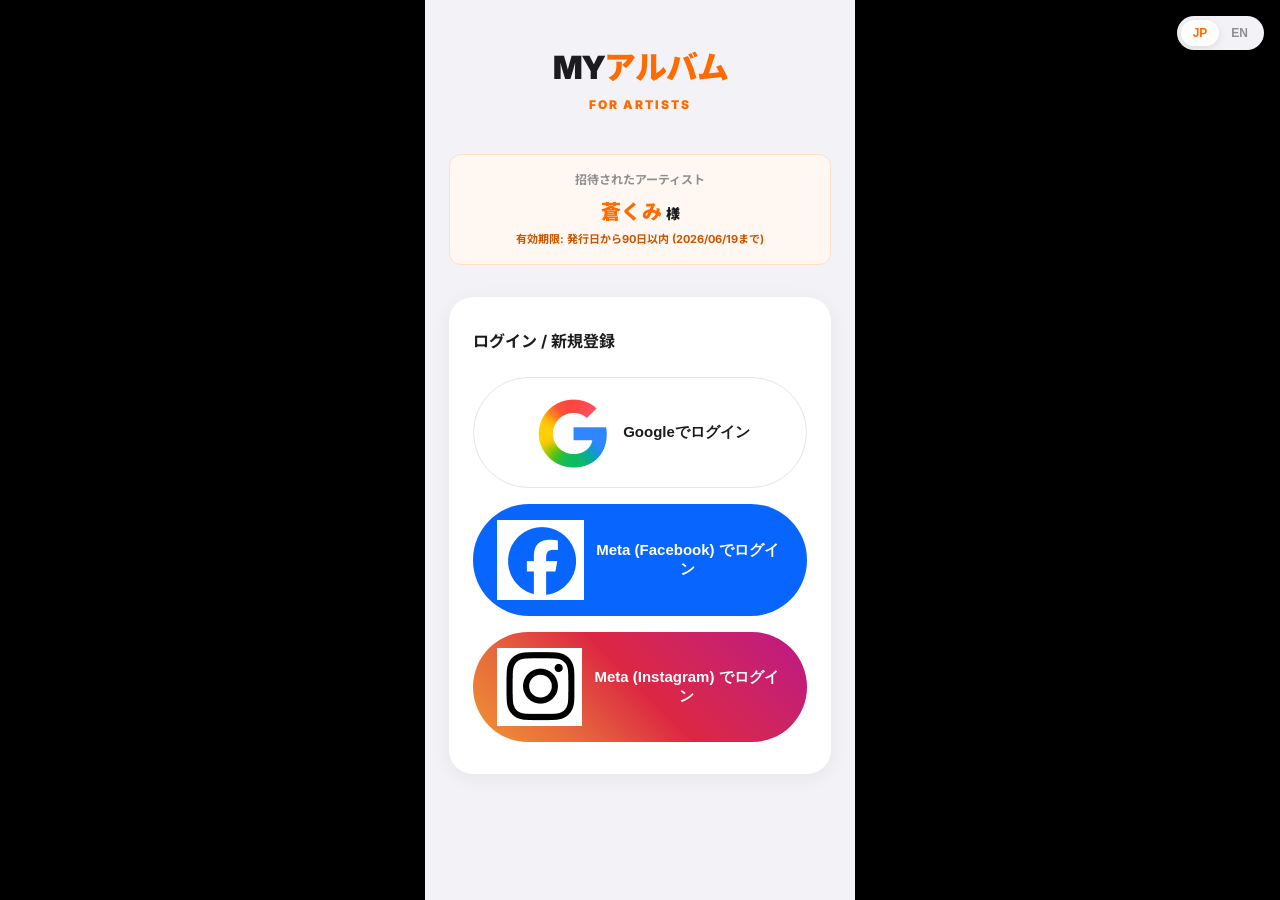
==== index.html @ 838d4b93 "Initial commit" ====
<!DOCTYPE html>
<html lang="ja">
<head>
    <meta charset="UTF-8">
    <meta name="viewport" content="width=device-width, initial-scale=1.0, maximum-scale=1.0, user-scalable=no">
    <title>ログイン & 初期登録 - MYアルバム アーティスト</title>
    <link rel="stylesheet" href="styles.css">
    <style>
        .login-hero { text-align: center; margin-bottom: 40px; padding-top: 20px; }
        .invite-notice {
            background: #FFF8F2; border: 1px solid #FFE0C2; border-radius: 12px;
            padding: 16px; margin-bottom: 32px; text-align: center;
        }
        .artist-name { color: var(--primary-color); font-size: 20px; font-weight: 900; }
        .invite-period { font-size: 11px; color: #CC5500; font-weight: 700; margin-top: 4px; }
        
        .onboarding-container { background: white; border-radius: 24px; padding: 32px 24px; box-shadow: 0 4px 20px rgba(0,0,0,0.06); }
        .step-indicator { display: flex; gap: 8px; margin-bottom: 24px; justify-content: center; }
        .step-dot { width: 8px; height: 8px; border-radius: 50%; background: #E5E5EA; transition: 0.3s; }
        .step-dot.active { background: var(--primary-color); width: 24px; border-radius: 4px; }
        
        .optional-tag { font-size: 10px; font-weight: 800; color: #8E8E93; background: #F2F2F7; padding: 2px 6px; border-radius: 4px; margin-left: 8px; vertical-align: middle; }
        .required-tag { font-size: 10px; font-weight: 800; color: #FFF; background: var(--danger); padding: 2px 6px; border-radius: 4px; margin-left: 8px; vertical-align: middle; }
        
        /* Modal Styles */
        .modal-overlay { position: fixed; top: 0; left: 0; width: 100%; height: 100%; background: rgba(0,0,0,0.6); z-index: 1000; visibility: hidden; opacity: 0; transition: 0.3s ease; display: block !important; }
        .modal-overlay.active { visibility: visible; opacity: 1; }
        .modal-sheet { position: fixed; top: 0; left: 50%; transform: translateX(-50%) translateY(100vh); width: 100%; max-width: 430px; height: 100vh; background: #fff; z-index: 1001; transition: 0.4s cubic-bezier(0.19, 1, 0.22, 1); overflow-y: auto; display: flex; flex-direction: column; }
        .modal-overlay.active .modal-sheet { transform: translateX(-50%) translateY(0); }

        @keyframes spin { to { transform: rotate(360deg); } }
        .plan-card input[type="radio"] { display: none; }
    </style>
    <script src="lang.js"></script>
</head>
<body>
    <div style="position: absolute; top: 16px; right: 16px; display: flex; background: #F2F2F7; border-radius: 20px; padding: 4px; z-index: 1000; box-shadow: 0 2px 10px rgba(0,0,0,0.05);">
        <button class="lang-btn active" data-lang="ja" style="border: none; background: #FFF; padding: 6px 12px; border-radius: 16px; font-size: 12px; font-weight: 800; cursor: pointer; color: var(--primary-color); box-shadow: 0 2px 8px rgba(0,0,0,0.1); transition: 0.3s;" onclick="setLanguage('ja')">JP</button>
        <button class="lang-btn" data-lang="en" style="border: none; background: transparent; padding: 6px 12px; border-radius: 16px; font-size: 12px; font-weight: 800; cursor: pointer; color: #8E8E93; transition: 0.3s;" onclick="setLanguage('en')">EN</button>
    </div>
    <div class="app-container">
        <!-- Step 0: Login Choice -->
        <div id="step-login" class="onboarding-step active p-6">
            <div class="login-hero">
                <div class="logo-text" style="font-size: 32px;">MY<span class="logo-accent">アルバム</span></div>
                <div class="text-xs font-black" style="color:var(--primary-color); letter-spacing: 2px; margin-top: 4px;" data-i18n="app_title_for_artists">FOR ARTISTS</div>
            </div>

            <div class="invite-notice anim-fade">
                <p class="text-xs" style="color:var(--text-sub); margin-bottom: 8px;" data-i18n="invited_artist">招待されたアーティスト</p>
                <p class="artist-name">蒼くみ <span style="font-size:14px; color:var(--text-main);" data-i18n="artist_name_suffix">様</span></p>
                <p class="invite-period" data-i18n="invite_period">有効期限: 発行日から90日以内 (2026/06/19まで)</p>
            </div>

            <div class="onboarding-container anim-fade" style="animation-delay: 0.1s;">
                <h3 class="mb-6 text-center" data-i18n="login_signup">ログイン / 新規登録</h3>
                <button class="btn btn-outline mb-4" onclick="document.getElementById('step-login').classList.remove('active'); document.getElementById('step-1').classList.add('active');">
                    <img src="images/icon/Google.png" alt="Google">
                    <span data-i18n="login_google">Googleでログイン</span>
                </button>
                <button class="btn mb-4" style="background: #0866FF; color: white;" onclick="document.getElementById('step-login').classList.remove('active'); document.getElementById('step-1').classList.add('active');">
                    <img src="images/icon/Facebook.png" alt="Meta">
                    <span data-i18n="login_facebook">Meta (Facebook) でログイン</span>
                </button>
                <button class="btn" style="background: linear-gradient(45deg, #f09433, #e6683c, #dc2743, #cc2366, #bc1888); color: white;" onclick="document.getElementById('step-login').classList.remove('active'); document.getElementById('step-1').classList.add('active');">
                    <img src="images/icon/Instagram.png" alt="Instagram">
                    <span data-i18n="login_instagram">Meta (Instagram) でログイン</span>
                </button>
            </div>
        </div>

        <!-- Step 1: Basic Info -->
        <div id="step-1" class="onboarding-step p-6">
            <div class="step-indicator"><div class="step-dot active"></div><div class="step-dot"></div><div class="step-dot"></div><div class="step-dot"></div><div class="step-dot"></div><div class="step-dot"></div></div>
            <h2 class="mb-2" data-i18n="step1_title">基本情報の登録</h2>
            <p class="text-sub mb-6" data-i18n="step1_desc">アーティスト活動に使用する情報を入力してください。</p>

            <div class="input-group mb-4">
                <label class="label"><span data-i18n="label_name">氏名</span> <span class="required-tag" data-i18n="tag_required">必須</span></label>
                <div class="flex gap-2">
                    <div style="flex:1;">
                        <input type="text" id="name-last" class="input" placeholder="氏 (例：蒼)" data-i18n="placeholder_last_name" oninput="validateName('name-last', 'error-name-last')">
                        <div id="error-name-last" class="text-xs mt-1" style="display:none; color:var(--danger); font-weight:700;"></div>
                    </div>
                    <div style="flex:1;">
                        <input type="text" id="name-first" class="input" placeholder="名 (例：くみ)" data-i18n="placeholder_first_name" oninput="validateName('name-first', 'error-name-first')">
                        <div id="error-name-first" class="text-xs mt-1" style="display:none; color:var(--danger); font-weight:700;"></div>
                    </div>
                </div>
                <div class="text-xs text-sub mt-1" data-i18n="note_10chars">※各10文字以内</div>
            </div>
            <div class="input-group mb-4">
                <label class="label"><span data-i18n="label_phone">電話番号</span> <span class="required-tag" data-i18n="tag_required">必須</span></label>
                <input type="tel" id="tel-input" class="input" placeholder="例：09000000000" data-i18n="placeholder_phone" oninput="validatePhone()">
                <div class="text-xs text-sub mt-1" data-i18n="note_no_hyphen">※ハイフンなし</div>
                <div id="error-tel" class="text-xs mt-1" style="display:none; color:var(--danger); font-weight:700;"></div>
            </div>
            <div class="input-group mb-4">
                <label class="label"><span data-i18n="label_email">Email</span> <span class="required-tag" data-i18n="tag_required">必須</span></label>
                <input type="email" id="email-input" class="input" placeholder="example@office.com" oninput="validateEmail()">
                <div id="error-email" class="text-xs mt-1" style="display:none; color:var(--danger); font-weight:700;"></div>
            </div>
            <div class="input-group mb-4">
                <label class="label"><span data-i18n="label_zip">郵便番号</span> <span class="required-tag" data-i18n="tag_required">必須</span></label>
                <input type="tel" id="zip-input" class="input" placeholder="例：1500001" data-i18n="placeholder_zip" oninput="validateZip()" maxlength="7">
                <div class="text-xs text-sub mt-1" data-i18n="note_no_hyphen">※ハイフンなし</div>
                <div id="error-zip" class="text-xs mt-1" style="display:none; color:var(--danger); font-weight:700;"></div>
            </div>
            <div class="input-group mb-12">
                <label class="label"><span data-i18n="label_address">住所</span> <span class="required-tag" data-i18n="tag_required">必須</span></label>
                <input type="text" id="address-input" class="input" placeholder="例：東京都渋谷区..." data-i18n="placeholder_address" oninput="validateAddress()">
                <div class="text-xs text-sub mt-1" data-i18n="note_100chars">※全角半角合計100文字以内</div>
                <div id="error-address" class="text-xs mt-1" style="display:none; color:var(--danger); font-weight:700;"></div>
            </div>

            <button class="btn btn-primary btn-next" data-next="step-2" data-i18n="btn_next">次へ進む</button>
        </div>

        <!-- Step 2: Album Setting (Optional) -->
        <div id="step-2" class="onboarding-step p-6">
            <div class="step-indicator"><div class="step-dot active"></div><div class="step-dot active"></div><div class="step-dot"></div><div class="step-dot"></div><div class="step-dot"></div><div class="step-dot"></div></div>
            <h2 class="mb-2" data-i18n="step2_title">アルバムの設定</h2>
            <p class="text-sub mb-6" data-i18n="step2_desc">ファンが目にするアルバムの名前を設定します。</p>

            <div class="input-group mb-12">
                <label class="label"><span data-i18n="label_album_name">MYアルバム名</span> <span class="optional-tag" data-i18n="tag_optional">任意</span></label>
                <input type="text" id="album-name" class="input" placeholder="例：蒼くみ推し活HUB" data-i18n="placeholder_album_name" value="蒼くみ Official HUB" oninput="validateAlbumName()">
                <div class="flex justify-between items-center mt-2">
                    <p class="text-xs text-sub" data-i18n="note_change_later">※後からマイページで変更可能です。</p>
                    <p class="text-xs text-sub" data-i18n="note_20chars">※20文字以内</p>
                </div>
                <div id="error-album-name" class="text-xs mt-1" style="display:none; color:var(--danger); font-weight:700;"></div>
            </div>

            <div class="flex gap-4">
                <button class="btn btn-outline btn-back" data-prev="step-1" data-i18n="btn_back">戻る</button>
                <button class="btn btn-primary btn-next" data-next="step-3" data-i18n="btn_next">次へ進む</button>
            </div>
        </div>

        <!-- Step 3: Icon Upload (Optional) -->
        <div id="step-3" class="onboarding-step p-6">
            <div class="step-indicator"><div class="step-dot active"></div><div class="step-dot active"></div><div class="step-dot active"></div><div class="step-dot"></div><div class="step-dot"></div><div class="step-dot"></div></div>
            <h2 class="mb-2" data-i18n="step3_title">アイコン画像の登録</h2>
            <p class="text-sub mb-6" data-i18n="step3_desc">キュレーターアプリで表示されるアイコンです。</p>

            <div class="flex flex-col items-center gap-6 mb-10">
                <div style="position: relative;">
                    <img id="preview-icon" src="https://api.dicebear.com/7.x/avataaars/svg?seed=Aoi" class="avatar-lg" style="width: 120px; height: 120px;">
                    <button class="btn-ghost" style="position: absolute; bottom: 0; right: 0; background: var(--primary-color); color: white; border-radius: 50%; width: 36px; height: 36px; padding: 0;" onclick="document.getElementById('icon-file').click()">📸</button>
                </div>
                <input type="file" id="icon-file" style="display:none;" onchange="previewImage(this, 'preview-icon')">
                <div class="text-left" style="background:#f9f9f9; padding: 16px; border-radius:12px; border:1px solid var(--border-color); width:100%; box-sizing: border-box;">
                    <p class="text-xs font-black mb-2" style="color:var(--text-main);" data-i18n="icon_rec_title">📸 アイコン画像の推奨設定</p>
                    <p class="text-xs text-sub leading-relaxed" style="margin-bottom:4px;" data-i18n="icon_rec_1">・推奨サイズ: 320×320px 以上の正方形 (1:1)</p>
                    <p class="text-xs text-sub leading-relaxed" style="margin-bottom:4px;" data-i18n="icon_rec_2">・ファイル容量: 8MB以内 (JPGまたはPNG)</p>
                    <p class="text-xs text-sub leading-relaxed" style="font-size:10px; margin-top:8px; display:inline-block; background:#e6f3ff; padding:2px 8px; border-radius:4px; color:#0866FF;" data-i18n="icon_rec_note">※Instagramプロフィールの最適基準に合わせています</p>
                </div>
            </div>

            <div style="height: 20px;"></div>

            <div class="flex gap-4">
                <button class="btn btn-outline btn-back" data-prev="step-2" data-i18n="btn_back">戻る</button>
                <button class="btn btn-primary btn-next" data-next="step-4" data-i18n="btn_next">次へ進む</button>
            </div>
        </div>

        <!-- Step 4: Manager Info (Optional) -->
        <div id="step-4" class="onboarding-step p-6">
            <div class="step-indicator"><div class="step-dot active"></div><div class="step-dot active"></div><div class="step-dot active"></div><div class="step-dot active"></div><div class="step-dot"></div><div class="step-dot"></div></div>
            <h2 class="mb-2" data-i18n="step4_title">事務所・マネージャー連絡先</h2>
            <p class="text-sub mb-4 font-black" style="font-size: 13px;" data-i18n="step4_desc">運営からのお知らせを送付する連絡先を登録できます。</p>

            <div class="p-3 mb-6 anim-fade" style="background: #F0F7FF; border: 1px solid #BEE3F8; border-radius: 12px; text-align: left;">
                <p style="font-size: 13px; font-weight: 800; color: #2B6CB0; margin-bottom: 4px;" data-i18n="step4_skip_title">💡 この項目はスキップ可能です</p>
                <p style="font-size: 11px; color: #4A5568; font-weight: 700; line-height: 1.5;" data-i18n="step4_skip_desc">フリーランスの方や、後で登録されたい方は、何も入力せずに一番下の「スキップして完了する」を押すだけで初期登録がすべて完了します！</p>
            </div>

            <div class="input-group mb-4">
                <label class="label"><span data-i18n="label_office_name">事務所名</span> <span class="optional-tag" data-i18n="tag_optional">任意</span></label>
                <input type="text" id="office-name" class="input" placeholder="例：〇〇エンターテインメント" data-i18n="placeholder_office_name" oninput="validateOfficeName()">
                <div class="text-xs text-sub mt-1" data-i18n="note_50chars">※全角半角50文字以内</div>
                <div id="error-office-name" class="text-xs mt-1" style="display:none; color:var(--danger); font-weight:700;"></div>
            </div>
            <div class="input-group mb-4">
                <label class="label"><span data-i18n="label_mgr_name">担当マネージャー名</span> <span class="optional-tag" data-i18n="tag_optional">任意</span></label>
                <div class="flex gap-2">
                    <div style="flex:1;">
                        <input type="text" id="mgr-name-last" class="input" placeholder="氏 (例：佐藤)" data-i18n="placeholder_mgr_last" oninput="validateManagerName('mgr-name-last', 'error-mgr-name-last')">
                        <div id="error-mgr-name-last" class="text-xs mt-1" style="display:none; color:var(--danger); font-weight:700;"></div>
                    </div>
                    <div style="flex:1;">
                        <input type="text" id="mgr-name-first" class="input" placeholder="名 (例：太郎)" data-i18n="placeholder_mgr_first" oninput="validateManagerName('mgr-name-first', 'error-mgr-name-first')">
                        <div id="error-mgr-name-first" class="text-xs mt-1" style="display:none; color:var(--danger); font-weight:700;"></div>
                    </div>
                </div>
                <div class="text-xs text-sub mt-1" data-i18n="note_10chars">※各10文字以内</div>
            </div>
            <div class="input-group mb-4">
                <label class="label"><span data-i18n="label_mgr_phone">担当者電話番号</span> <span class="optional-tag" data-i18n="tag_optional">任意</span></label>
                <input type="tel" id="mgr-tel-input" class="input" placeholder="例：09000000000" data-i18n="placeholder_phone" oninput="validateMgrPhone()">
                <div class="text-xs text-sub mt-1" data-i18n="note_no_hyphen">※ハイフンなし</div>
                <div id="error-mgr-tel" class="text-xs mt-1" style="display:none; color:var(--danger); font-weight:700;"></div>
            </div>
            <div class="input-group mb-12">
                <label class="label"><span data-i18n="label_mgr_email">担当者メールアドレス</span> <span class="optional-tag" data-i18n="tag_optional">任意</span></label>
                <input type="email" id="mgr-email-input" class="input" placeholder="example@office.com" oninput="validateMgrEmail()">
                <div id="error-mgr-email" class="text-xs mt-1" style="display:none; color:var(--danger); font-weight:700;"></div>
            </div>

            <div class="flex flex-col gap-3">
                <button class="btn btn-primary w-full btn-next" id="btn-complete-mgr" data-next="step-5" data-i18n="btn_skip_next">入力をスキップして次へ進む</button>
                <button class="btn btn-outline w-full btn-back" data-prev="step-3" data-i18n="btn_back">戻る</button>
            </div>
        </div>

        <!-- Step 5: Plan Selection -->
        <div id="step-5" class="onboarding-step p-6">
            <div class="step-indicator"><div class="step-dot active"></div><div class="step-dot active"></div><div class="step-dot active"></div><div class="step-dot active"></div><div class="step-dot active"></div><div class="step-dot"></div></div>
            <h2 class="mb-2" data-i18n="step5_title">利用プランのご選択</h2>
            <p class="text-sub mb-6 text-xs font-black" data-i18n="step5_desc">MYアルバムを快適にご利用いただくためのプランを選択してください。</p>

            <div class="plan-cards mb-6 flex flex-col gap-4">
                <!-- Basic -->
                <label id="plan-basic" class="plan-card border border-gray-200 rounded-xl p-4 cursor-pointer relative transition-all" tabindex="0" onclick="selectPlan('basic', 600, 'ベーシック_0.5TB/年')">
                    <div class="flex justify-between items-center mb-2">
                        <span style="font-size: 14px; font-weight: 900; color: #4A5568;" data-i18n="plan_basic">ベーシック</span>
                        <span style="font-size: 18px; font-weight: 900; color: #1a202c;">¥600<span style="font-size: 12px; color: #718096;" data-i18n="plan_month"> / 月</span></span>
                    </div>
                    <div class="text-xs font-bold" style="color: #635BFF;" data-i18n="plan_basic_desc">年間データ転送量上限: 0.5TB</div>
                </label>
                <!-- Standard -->
                <label id="plan-standard" class="plan-card border-2 border-primary rounded-xl p-4 cursor-pointer relative transition-all" style="background:#FFF0F5; border: 2px solid var(--primary-color);" tabindex="0" onclick="selectPlan('standard', 900, 'スタンダード_1TB/年')">
                    <div class="absolute" style="top:-12px; right:12px; background:var(--primary-color); color:white; font-size:10px; font-weight:800; padding:2px 8px; border-radius:12px;" data-i18n="plan_rec">おすすめ</div>
                    <div class="flex justify-between items-center mb-2">
                        <span style="font-size: 14px; font-weight: 900; color: var(--primary-color);" data-i18n="plan_standard">スタンダード</span>
                        <span style="font-size: 20px; font-weight: 900; color: var(--text-main);">¥900<span style="font-size: 12px; color: var(--text-sub);" data-i18n="plan_month"> / 月</span></span>
                    </div>
                    <div class="text-xs font-bold" style="color: var(--primary-color);" data-i18n="plan_standard_desc">年間データ転送量上限: 1TB</div>
                </label>
                <!-- Premium -->
                <label id="plan-premium" class="plan-card border border-gray-200 rounded-xl p-4 cursor-pointer relative transition-all" tabindex="0" onclick="selectPlan('premium', 1500, 'プレミアム_2TB/年')">
                    <div class="flex justify-between items-center mb-2">
                        <span style="font-size: 14px; font-weight: 900; color: #D69E2E;" data-i18n="plan_premium">プレミアム</span>
                        <span style="font-size: 18px; font-weight: 900; color: #1a202c;">¥1,500<span style="font-size: 12px; color: #718096;" data-i18n="plan_month"> / 月</span></span>
                    </div>
                    <div class="text-xs font-bold" style="color: #D69E2E;" data-i18n="plan_premium_desc">年間データ転送量上限: 2TB</div>
                </label>
            </div>

            <div class="mb-8 p-4 rounded-xl" style="background:#f7fafc; border:1px solid #e2e8f0;">
                <p style="font-size:12px; font-weight:800; color:#2d3748; margin-bottom:12px;" data-i18n="plan_notice_title">💡 データ転送量についての大切なお知らせ</p>
                <ul style="font-size:11px; color:#4a5568; line-height:1.6; padding-left:16px; margin:0;" class="list-disc">
                    <li style="margin-bottom:6px;" data-i18n="plan_notice_1">データ転送料とは、アルバムへのアップロードやファンによるコンテンツ視聴等で発生する通信量（上り・下りのデータ送信量）です。</li>
                    <li style="margin-bottom:6px;" data-i18n="plan_notice_2">万が一、年間の転送量上限を超過した場合でも、オプションで追加チャージが可能です。</li>
                    <li style="margin-bottom:6px;" data-i18n="plan_notice_3">上限超過後に追加購入を行わなくても、<strong>1年間は大切なデータを安全に保持</strong>します（期間中のデータ引き出しも適宜可能です）。</li>
                    <li><span style="color:#E53E3E; font-weight:800;" data-i18n="plan_notice_4">※ 超過後、1年間一度も追加チャージ等が行われず放置された場合、データは消滅しますのであらかじめご注意ください。</span></li>
                </ul>
            </div>

            <div class="flex flex-col gap-3">
                <button class="btn btn-primary w-full btn-next" data-next="step-6" onclick="confirmPlan()" data-i18n="btn_confirm_plan">プランを決定して次へ</button>
                <button class="btn btn-outline w-full btn-back" data-prev="step-4" data-i18n="btn_back">戻る</button>
            </div>
        </div>

        <!-- Step 6: Subscription Billing -->
        <div id="step-6" class="onboarding-step p-6">
            <div class="step-indicator"><div class="step-dot active"></div><div class="step-dot active"></div><div class="step-dot active"></div><div class="step-dot active"></div><div class="step-dot active"></div><div class="step-dot active"></div></div>
            <h2 class="mb-2" data-i18n="step6_title">決済情報のご入力</h2>
            <p class="text-sub mb-6 text-xs font-black" data-i18n="step6_desc">選択したプランの決済情報を登録してください。</p>

            <div class="p-6 mb-8 text-center" style="background: linear-gradient(135deg, #FFF0F5, #FFE4E1); border: 2px solid #FFB6C1; border-radius: 20px; box-shadow: 0 8px 24px rgba(255, 51, 102, 0.15);">
                <p id="display-plan-name" style="font-size: 14px; font-weight: 900; color: #FF3366; margin-bottom: 8px;">スタンダードプラン</p>
                <p id="display-plan-price" style="font-size: 32px; font-weight: 900; color: var(--text-main); margin-bottom: 4px;">¥900 <span style="font-size: 14px; color: var(--text-sub);">/ 月</span></p>
                <p id="display-plan-desc" style="font-size: 11px; color: var(--text-sub); font-weight: 700;">データ転送上限: 1TB / 年</p>
                <p style="font-size: 10px; color: #8e8e93; font-weight: 700; margin-top:8px;" data-i18n="plan_cancel_note">※ いつでも解約可能です</p>
            </div>
            
            <div id="stripe-error-banner" style="display:none; background: #FFF0F0; border: 1px solid #FFCDD2; border-radius: 12px; text-align: center; padding:16px; margin-bottom:24px;">
                <p style="font-size: 13px; font-weight: 800; color: var(--danger); margin-bottom: 8px;" data-i18n="stripe_error_title">決済に失敗しました</p>
                <p style="font-size: 11px; color: var(--text-sub); font-weight: 700; line-height: 1.5; margin-bottom: 12px;" data-i18n="stripe_error_desc">クレジットカード情報をご確認ください。どうしても解決しない場合は一旦ダッシュボードへ進み、後ほどマイページからご登録いただけます。</p>
                <button class="btn btn-outline w-full" style="padding: 12px; font-size: 12px; color: var(--text-main);" onclick="window.location.href='dashboard.html'" data-i18n="btn_stripe_dashboard">後で決済情報を登録してダッシュボードへ進む</button>
            </div>

            <div class="flex flex-col gap-3">
                <button class="btn btn-primary w-full" style="background: #635BFF; box-shadow: 0 4px 15px rgba(99, 91, 255, 0.3);" onclick="simulateStripeCheckout()" data-i18n="btn_stripe_open">クレジットカード画面を開く</button>
                <p class="text-center text-xs text-sub mb-2" data-i18n="stripe_safe_note">※ Stripeの安全な決済ページへ遷移します</p>
                <button class="btn btn-outline w-full btn-back mt-2" data-prev="step-5" data-i18n="btn_back">戻る</button>
            </div>
        </div>

        <!-- Mock Stripe Checkout Modal -->
        <div class="modal-overlay" id="mockStripeModal">
            <div class="modal-sheet" style="background:#ffffff; height:100vh; max-height:100vh; top:0; border-radius:0;">
                <div class="p-6">
                    <div style="display:flex; justify-content:space-between; align-items:center; margin-bottom: 24px;">
                        <div style="font-size:24px; font-weight:900; color:#635BFF; letter-spacing:-1px;">stripe</div>
                        <div style="font-size:14px; color:#a0aec0; cursor:pointer; font-weight:800;" onclick="document.getElementById('mockStripeModal').classList.remove('active')" data-i18n="modal_cancel">キャンセル</div>
                    </div>

                    <div style="margin-bottom:24px;">
                        <p id="mock-plan-name" style="color:var(--text-sub); font-size:14px; font-weight:800; margin-bottom:4px;">MYアルバム スタンダードプラン</p>
                        <p id="mock-plan-price" style="font-size:32px; font-weight:900; color:#1a202c; letter-spacing:-1px;">¥900<span style="font-size:16px; color:#718096; font-weight:800;"> / 月</span></p>
                    </div>
                    
                    <div style="margin-bottom:16px;">
                        <label style="font-size:13px; font-weight:800; color:#4a5568; margin-bottom:8px; display:block;" data-i18n="modal_contact">連絡先情報</label>
                        <input type="email" placeholder="メールアドレス" data-i18n="placeholder_email" style="width:100%; padding:14px; border:1px solid #e2e8f0; border-radius:8px; font-size:15px; margin-bottom:16px; outline:none; box-sizing:border-box;">
                    </div>

                    <div style="margin-bottom:24px;">
                        <label style="font-size:13px; font-weight:800; color:#4a5568; margin-bottom:8px; display:block;" data-i18n="modal_card">カード情報</label>
                        <div style="border:1px solid #e2e8f0; border-radius:8px; overflow:hidden;">
                            <input type="tel" id="stripe-card-num" placeholder="カード番号" data-i18n="placeholder_card_num" style="width:100%; padding:14px; border:none; border-bottom:1px solid #e2e8f0; font-size:15px; outline:none; box-sizing:border-box;" oninput="formatCardNumber(this)" maxlength="19">
                            <div style="display:flex;">
                                <input type="tel" placeholder="MM / YY" data-i18n="placeholder_mmyy" style="width:50%; padding:14px; border:none; border-right:1px solid #e2e8f0; font-size:15px; outline:none; box-sizing:border-box;" maxlength="5">
                                <input type="tel" placeholder="CVC" data-i18n="placeholder_cvc" style="width:50%; padding:14px; border:none; font-size:15px; outline:none; box-sizing:border-box;" maxlength="4">
                            </div>
                        </div>
                    </div>

                    <div style="margin-bottom:24px;">
                        <label style="font-size:13px; font-weight:800; color:#4a5568; margin-bottom:8px; display:block;" data-i18n="modal_cardholder">カード名義人</label>
                        <input type="text" placeholder="TARO YAMADA" data-i18n="placeholder_cardholder" style="width:100%; padding:14px; border:1px solid #e2e8f0; border-radius:8px; font-size:15px; outline:none; box-sizing:border-box;">
                    </div>

                    <button id="stripe-pay-btn" style="width:100%; padding:16px; border-radius:8px; background:#635BFF; color:white; font-size:16px; font-weight:800; border:none; cursor:pointer; box-shadow:0 4px 12px rgba(99,91,255,0.2); transition:0.2s; display:flex; align-items:center; justify-content:center; gap:8px;" onclick="executeMockStripePayment()"><span data-i18n="btn_stripe_pay">定期購入を申し込む</span></button>
                    
                    <p style="text-align:center; font-size:11px; color:#a0aec0; margin-top:24px; font-weight:700;" data-i18n="demo_note1">※ これは外部決済ページ（モック）のデモ画面です</p>
                    <p style="text-align:center; margin-top:12px;"><span style="color:#E53E3E; font-size:10px; font-weight:800; cursor:pointer; background:#FFF5F5; padding:4px 8px; border-radius:4px;" onclick="executeMockStripePayment(true)" data-i18n="demo_note2">[デモ用: 決済失敗アクションをテストする]</span></p>
                </div>
            </div>
        </div>

    </div>
    <script>
        function validateName(id, errorId) {
            const input = document.getElementById(id);
            const error = document.getElementById(errorId);
            if (input.value.length > 10) {
                error.innerText = t('error_10chars');
                error.style.display = 'block';
                input.style.borderColor = 'var(--danger)';
            } else {
                error.style.display = 'none';
                input.style.borderColor = '';
            }
            checkStep1();
        }

        function validatePhone() {
            const input = document.getElementById('tel-input');
            const error = document.getElementById('error-tel');
            // Auto remove hyphens
            if (input.value.includes('-')) {
                input.value = input.value.replace(/-/g, '');
            }
            const val = input.value;
            if (val.length > 11) {
                error.innerText = t('error_11digits');
                error.style.display = 'block';
                input.style.borderColor = 'var(--danger)';
            } else if (val.length > 0 && !/^\d+$/.test(val)) {
                error.innerText = t('error_numeric');
                error.style.display = 'block';
                input.style.borderColor = 'var(--danger)';
            } else {
                error.style.display = 'none';
                input.style.borderColor = '';
            }
            checkStep1();
        }

        function validateEmail() {
            const input = document.getElementById('email-input');
            const error = document.getElementById('error-email');
            const val = input.value;
            // Basic @ check; can be expanded
            if (val.length > 0 && !val.includes('@')) {
                error.innerText = t('error_email');
                error.style.display = 'block';
                input.style.borderColor = 'var(--danger)';
            } else {
                error.style.display = 'none';
                input.style.borderColor = '';
            }
            checkStep1();
        }

        async function validateZip() {
            const input = document.getElementById('zip-input');
            const error = document.getElementById('error-zip');
            if (input.value.includes('-')) {
                input.value = input.value.replace(/-/g, '');
            }
            const val = input.value;
            
            if (val.length > 0 && !/^\d+$/.test(val)) {
                error.innerText = t('error_numeric');
                error.style.display = 'block';
                input.style.borderColor = 'var(--danger)';
            } else if (val.length > 7) {
                error.innerText = t('error_7digits');
                error.style.display = 'block';
                input.style.borderColor = 'var(--danger)';
            } else {
                error.style.display = 'none';
                input.style.borderColor = '';
                
                if (val.length === 7) {
                    try {
                        const response = await fetch(`https://zipcloud.ibsnet.co.jp/api/search?zipcode=${val}`);
                        const data = await response.json();
                        if (data.status === 200 && data.results) {
                            const result = data.results[0];
                            const addrInput = document.getElementById('address-input');
                            addrInput.value = `${result.address1}${result.address2}${result.address3}`;
                            validateAddress(); 
                        }
                    } catch (e) { console.error('API Error:', e); }
                }
            }
            checkStep1();
        }

        function validateAddress() {
            const input = document.getElementById('address-input');
            const error = document.getElementById('error-address');
            if (input.value.length > 100) {
                error.innerText = t('error_100chars');
                error.style.display = 'block';
                input.style.borderColor = 'var(--danger)';
            } else {
                error.style.display = 'none';
                input.style.borderColor = '';
            }
            checkStep1();
        }

        function checkStep1() {
            const errors = document.querySelectorAll('#step-1 [id^="error-"][style*="display: block"]');
            const nextBtn = document.querySelector('#step-1 .btn-next');
            if (errors.length > 0) {
                nextBtn.style.opacity = '0.5';
                nextBtn.style.pointerEvents = 'none';
            } else {
                nextBtn.style.opacity = '1';
                nextBtn.style.pointerEvents = 'auto';
            }
        }

        function validateAlbumName() {
            const input = document.getElementById('album-name');
            const error = document.getElementById('error-album-name');
            if (input.value.length > 20) {
                error.innerText = t('error_20chars');
                error.style.display = 'block';
                input.style.borderColor = 'var(--danger)';
            } else {
                error.style.display = 'none';
                input.style.borderColor = '';
            }
            checkStep2();
        }

        function validateOfficeName() {
            const input = document.getElementById('office-name');
            const error = document.getElementById('error-office-name');
            if (input.value.length > 50) {
                error.innerText = t('error_50chars');
                error.style.display = 'block';
                input.style.borderColor = 'var(--danger)';
            } else {
                error.style.display = 'none';
                input.style.borderColor = '';
            }
            checkStep4();
        }

        function validateManagerName(id, errorId) {
            const input = document.getElementById(id);
            const error = document.getElementById(errorId);
            if (input.value.length > 10) {
                error.innerText = t('error_10chars');
                error.style.display = 'block';
                input.style.borderColor = 'var(--danger)';
            } else {
                error.style.display = 'none';
                input.style.borderColor = '';
            }
            checkStep4();
        }

        function validateMgrPhone() {
            const input = document.getElementById('mgr-tel-input');
            const error = document.getElementById('error-mgr-tel');
            if (input.value.includes('-')) {
                input.value = input.value.replace(/-/g, '');
            }
            const val = input.value;
            if (val.length > 11) {
                error.innerText = t('error_11digits');
                error.style.display = 'block';
                input.style.borderColor = 'var(--danger)';
            } else if (val.length > 0 && !/^\d+$/.test(val)) {
                error.innerText = t('error_numeric');
                error.style.display = 'block';
                input.style.borderColor = 'var(--danger)';
            } else {
                error.style.display = 'none';
                input.style.borderColor = '';
            }
            checkStep4();
        }

        function validateMgrEmail() {
            const input = document.getElementById('mgr-email-input');
            const error = document.getElementById('error-mgr-email');
            const val = input.value;
            if (val.length > 0 && !val.includes('@')) {
                error.innerText = t('error_email');
                error.style.display = 'block';
                input.style.borderColor = 'var(--danger)';
            } else {
                error.style.display = 'none';
                input.style.borderColor = '';
            }
            checkStep4();
        }

        function checkStep2() {
            const errors = document.querySelectorAll('#step-2 [id^="error-"][style*="display: block"]');
            const nextBtn = document.querySelector('#step-2 .btn-next');
            if (nextBtn) {
                if (errors.length > 0) {
                    nextBtn.style.opacity = '0.5';
                    nextBtn.style.pointerEvents = 'none';
                } else {
                    nextBtn.style.opacity = '1';
                    nextBtn.style.pointerEvents = 'auto';
                }
            }
        }

        function checkStep4() {
            const errors = document.querySelectorAll('#step-4 [id^="error-"][style*="display: block"]');
            const nextBtn = document.getElementById('btn-complete-mgr');
            
            const hasInput = document.getElementById('office-name').value.trim() !== '' ||
                            document.getElementById('mgr-name-last').value.trim() !== '' ||
                            document.getElementById('mgr-name-first').value.trim() !== '' ||
                            document.getElementById('mgr-tel-input').value.trim() !== '' ||
                            document.getElementById('mgr-email-input').value.trim() !== '';

            if (nextBtn) {
                if (hasInput) {
                    nextBtn.innerText = t('btn_proceed_input');
                } else {
                    nextBtn.innerText = t('btn_skip_next');
                }

                if (errors.length > 0) {
                    nextBtn.style.opacity = '0.5';
                    nextBtn.style.pointerEvents = 'none';
                } else {
                    nextBtn.style.opacity = '1';
                    nextBtn.style.pointerEvents = 'auto';
                }
            }
        }

        // Stripe Checkout Logic
        function simulateStripeCheckout() {
            const modal = document.getElementById('mockStripeModal');
            modal.style.visibility = 'visible';
            modal.style.opacity = '1';
            modal.classList.add('active');
        }

        function handleStripeResult(success) {
            document.getElementById('mockStripeModal').classList.remove('active');
            // Give time for modal exit animation to finish
            setTimeout(() => {
                const modal = document.getElementById('mockStripeModal');
                modal.style.visibility = 'hidden';
                modal.style.opacity = '0';
                
                if (success) {
                    window.location.href = 'dashboard.html';
                } else {
                    const errorBanner = document.getElementById('stripe-error-banner');
                    errorBanner.style.display = 'block';
                    errorBanner.classList.add('anim-fade');
                }
            }, 400);
        }

        function formatCardNumber(input) {
            let val = input.value.replace(/\D/g, '');
            let formatted = '';
            for (let i = 0; i < val.length; i++) {
                if (i > 0 && i % 4 === 0) formatted += ' ';
                formatted += val[i];
            }
            input.value = formatted.substring(0, 19);
        }

        function executeMockStripePayment(forceFail = false) {
            const btn = document.getElementById('stripe-pay-btn');
            
            if(!forceFail) {
                const cardNum = document.getElementById('stripe-card-num').value.replace(/\s/g, '');
                if(cardNum.length > 0 && cardNum.length < 14) {
                    btn.style.transform = 'translateX(-5px)';
                    setTimeout(() => btn.style.transform = 'translateX(5px)', 50);
                    setTimeout(() => btn.style.transform = 'translateX(-5px)', 100);
                    setTimeout(() => btn.style.transform = 'translateX(0)', 150);
                    alert(t('error_card_num'));
                    return;
                }
            }

            btn.innerHTML = '<span style="display:inline-block; width:16px; height:16px; border:2px solid rgba(255,255,255,0.3); border-radius:50%; border-top-color:transparent; animation:spin 0.8s linear infinite;"></span>' + t('btn_processing');
            btn.style.opacity = '0.8';
            btn.style.pointerEvents = 'none';

            // Simulate Stripe processing delay
            setTimeout(() => {
                btn.innerHTML = `<span data-i18n="btn_stripe_pay">${t('btn_stripe_pay')}</span>`;
                btn.style.opacity = '1';
                btn.style.pointerEvents = 'auto';
                
                if(forceFail) {
                    handleStripeResult(false);
                } else {
                    handleStripeResult(true);
                }
            }, 1200);
        }

        // Plan Selection Logic
        let currentPlanName = 'スタンダード';
        let currentPlanPrice = 900;
        let currentPlanDesc = '1TB';

        function selectPlan(id, price, descRaw) {
            document.querySelectorAll('.plan-card').forEach(card => {
                card.style.border = '1px solid #e2e8f0';
                card.style.background = '#fff';
            });
            const el = document.getElementById('plan-' + id);
            el.style.border = '2px solid var(--primary-color)';
            el.style.background = '#FFF0F5';
            
            if (id === 'basic') {
                currentPlanName = t('plan_basic');
                currentPlanDesc = '0.5TB';
            } else if (id === 'standard') {
                currentPlanName = t('plan_standard');
                currentPlanDesc = '1TB';
            } else if (id === 'premium') {
                currentPlanName = t('plan_premium');
                currentPlanDesc = '2TB';
            }
            currentPlanPrice = price;
        }

        function confirmPlan() {
            const planSuffix = t('selected_plan_suffix');
            const descPrefix = t('selected_plan_desc_prefix');
            const descSuffix = t('selected_plan_desc_suffix');
            const monthText = t('plan_month');

            // Setup Step 6 dynamic values
            document.getElementById('display-plan-name').innerText = currentPlanName + planSuffix;
            document.getElementById('display-plan-price').innerHTML = `¥${currentPlanPrice.toLocaleString()} <span style="font-size: 14px; color: var(--text-sub);">${monthText}</span>`;
            document.getElementById('display-plan-desc').innerText = descPrefix + currentPlanDesc + descSuffix;

            document.getElementById('mock-plan-name').innerText = t('modal_plan_prefix') + currentPlanName + planSuffix;
            document.getElementById('mock-plan-price').innerHTML = `¥${currentPlanPrice.toLocaleString()}<span style="font-size:16px; color:#718096; font-weight:800;">${monthText}</span>`;
        }
    </script>
    <script src="app.js"></script>
</body>
</html>
---- styles.css ----
@import url('https://fonts.googleapis.com/css2?family=Inter:wght@400;500;600;700;800;900&family=Noto+Sans+JP:wght@400;500;700;900&display=swap');

:root {
  /* Brand Colors */
  --primary-color: #FF6B00; 
  --primary-hover: #E66000;
  --primary-light: #FFF0E6;
  --secondary-color: #1C1C1E;

  /* Grays & Neutrals */
  --bg-color: #F2F2F7;
  --card-bg: #FFFFFF;
  --text-main: #1C1C1E;
  --text-sub: #8E8E93;
  --border-color: #E5E5EA;
  --success: #34C759;
  --warning: #FF9500;
  --danger: #FF3B30;
  
  /* Dimensions */
  --max-width: 430px;
  --border-radius: 20px;
  --radius-sm: 12px;
  --radius-full: 9999px;
  --nav-height: 80px;
  --font-family: 'Inter', 'Noto Sans JP', sans-serif;
}

* {
  box-sizing: border-box;
  margin: 0;
  padding: 0;
  -webkit-tap-highlight-color: transparent;
}

body {
  font-family: var(--font-family);
  background-color: #000;
  color: var(--text-main);
  line-height: 1.5;
  display: flex;
  justify-content: center;
  min-height: 100vh;
}

.app-container {
  width: 100%;
  max-width: var(--max-width);
  min-height: 100vh;
  background-color: var(--bg-color);
  position: relative;
  display: flex;
  flex-direction: column;
  box-shadow: 0 0 40px rgba(0,0,0,0.3);
  overflow-x: hidden;
}

/* Typography */
h1 { font-size: 24px; font-weight: 900; }
h2 { font-size: 20px; font-weight: 800; }
h3 { font-size: 16px; font-weight: 700; }
.text-sub { color: var(--text-sub); font-size: 14px; }
.text-xs { font-size: 12px; font-weight: 700; }
.font-black { font-weight: 900; }

/* Layout Utilities */
.p-4 { padding: 16px; }
.p-6 { padding: 24px; }
.mb-2 { margin-bottom: 8px; }
.mb-4 { margin-bottom: 16px; }
.mb-6 { margin-bottom: 24px; }
.mt-auto { margin-top: auto; }
.flex { display: flex; }
.flex-col { flex-direction: column; }
.items-center { align-items: center; }
.justify-center { justify-content: center; }
.justify-between { justify-content: space-between; }
.gap-1 { gap: 4px; }
.gap-2 { gap: 8px; }
.gap-3 { gap: 12px; }
.gap-4 { gap: 16px; }

/* Components */
.card {
  background: var(--card-bg);
  border-radius: var(--border-radius);
  padding: 20px;
  margin-bottom: 16px;
  box-shadow: 0 4px 12px rgba(0,0,0,0.05);
  border: 1px solid rgba(0,0,0,0.03);
}

.btn {
  display: inline-flex;
  align-items: center;
  justify-content: center;
  padding: 16px 24px;
  border-radius: var(--radius-full);
  font-size: 15px;
  font-weight: 800;
  cursor: pointer;
  border: none;
  transition: all 0.3s cubic-bezier(0.4, 0, 0.2, 1);
  width: 100%;
  gap: 8px;
}

.btn-primary { background-color: var(--primary-color); color: white; }
.btn-primary:active { transform: scale(0.97); background-color: var(--primary-hover); }
.btn-secondary { background-color: var(--primary-light); color: var(--primary-color); }
.btn-outline { background: transparent; border: 1.5px solid var(--border-color); color: var(--text-main); }
.btn-ghost { background: transparent; border: none; padding: 8px; cursor: pointer; }

/* Header */
.app-header {
  padding: 16px;
  background: rgba(255, 255, 255, 0.9);
  backdrop-filter: blur(10px);
  position: sticky;
  top: 0;
  z-index: 1000;
  display: flex;
  align-items: center;
  justify-content: space-between;
  border-bottom: 1px solid rgba(0,0,0,0.05);
}
.header-title { font-size: 17px; font-weight: 900; }

/* Bottom Nav */
.bottom-nav {
  position: fixed;
  bottom: 0;
  width: 100%;
  max-width: var(--max-width);
  height: var(--nav-height);
  background: rgba(255, 255, 255, 0.92);
  backdrop-filter: blur(20px);
  display: flex;
  justify-content: space-around;
  align-items: center;
  border-top: 1px solid var(--border-color);
  padding-bottom: env(safe-area-inset-bottom);
  z-index: 1000;
}
.nav-item {
  display: flex; flex-direction: column; align-items: center; gap: 4px;
  color: var(--text-sub); text-decoration: none; font-size: 11px; font-weight: 800;
  transition: color 0.3s;
}
.nav-item.active { color: var(--primary-color); }
.nav-item svg { width: 24px; height: 24px; fill: currentColor; }

/* Forms & Onboarding */
.onboarding-step { display: none; width: 100%; animation: slideIn 0.4s ease forwards; }
.onboarding-step.active { display: block; }
@keyframes slideIn { from { opacity: 0; transform: translateX(20px); } to { opacity: 1; transform: translateX(0); } }

.label { display: block; font-size: 13px; font-weight: 800; margin-bottom: 6px; color: var(--text-main); }
.input {
  width: 100%; padding: 14px 16px; border-radius: var(--radius-sm);
  border: 1.5px solid var(--border-color); background: #f9f9f9;
  font-size: 15px; font-weight: 500; outline: none; transition: 0.2s;
}
.input:focus { border-color: var(--primary-color); background: #fff; }

/* SNS Icons */
.sns-icon {
  width: 32px; height: 32px; border-radius: 8px; display: flex; align-items: center; justify-content: center;
  color: white; font-weight: 900; font-size: 14px; flex-shrink: 0;
}
.bg-sr { background: linear-gradient(135deg, #FF6B00, #FF3B30); }

.sns-icon img, .sns-logo img {
  width: 100%;
  height: 100%;
  object-fit: contain;
  border-radius: inherit;
}
.sns-icon.is-img, .sns-logo.is-img {
  background: white !important;
  border: 1px solid rgba(0,0,0,0.05);
  padding: 4px;
}

/* Review Grid */
.review-grid {
  display: grid; grid-template-columns: repeat(5, 1fr); gap: 6px; margin-top: 12px;
}
.review-thumb-sm {
  width: 100%; aspect-ratio: 1/1; border-radius: 6px; background: #eee;
  cursor: pointer; overflow: hidden; position: relative; border: 1.5px solid transparent;
}
.review-thumb-sm img { width: 100%; height: 100%; object-fit: cover; }
.review-thumb-sm.god { border-color: #FFD700; }
.review-thumb-sm.god::after { content: '✨'; position: absolute; bottom: 2px; right: 2px; font-size: 8px; }

/* Modal */
.modal-overlay {
  position: fixed; top: 0; left: 0; width: 100%; height: 100%;
  background: rgba(0,0,0,0.8); z-index: 2000; display: none;
  justify-content: center; align-items: center; padding: 20px;
}
.modal-container {
  width: 100%; max-width: 380px; background: white; border-radius: 24px;
  overflow: hidden; animation: popUp 0.3s cubic-bezier(0.175, 0.885, 0.32, 1.275);
}
@keyframes popUp { from { opacity: 0; transform: scale(0.9); } to { opacity: 1; transform: scale(1); } }
.modal-img-wrap { width: 100%; aspect-ratio: 1/1; background: #000; display: flex; align-items: center; justify-content: center; }
.modal-img-wrap img { width: 100%; height: 100%; object-fit: contain; }
.modal-content { padding: 20px; }

/* Badge */
.badge { padding: 4px 8px; border-radius: 6px; font-size: 10px; font-weight: 800; display: inline-block; }
.badge-unconfirmed { background: #E5E5EA; color: #8E8E93; }
.badge-god { background: #FFF3E0; color: #FF9800; border: 1px solid #FF9800; }
.badge-uncertified { background: #FFE5E5; color: #FF3B30; }

/* Toggles */
.toggle-switch { position: relative; display: inline-block; width: 44px; height: 24px; }
.toggle-switch input { opacity: 0; width: 0; height: 0; }
.slider { position: absolute; cursor: pointer; top: 0; left: 0; right: 0; bottom: 0; background-color: #E5E5EA; transition: .3s; border-radius: 24px; }
.slider:before { position: absolute; content: ""; height: 20px; width: 20px; left: 2px; bottom: 2px; background-color: white; transition: .3s; border-radius: 50%; box-shadow: 0 2px 4px rgba(0,0,0,0.1); }
input:checked + .slider { background-color: var(--primary-color); }
input:checked + .slider:before { transform: translateX(20px); }

/* Animation Utils */
.anim-fade { animation: fadeIn 0.5s ease forwards; }
@keyframes fadeIn { from { opacity: 0; } to { opacity: 1; } }

/* Avatar */
.avatar-lg { width: 80px; height: 80px; border-radius: 50%; border: 2px solid #fff; box-shadow: 0 4px 10px rgba(0,0,0,0.1); }

.logo-text { font-weight: 900; letter-spacing: -1px; }
.logo-accent { color: var(--primary-color); }

/* Tabs */
.tab-container { display: flex; background: white; padding: 4px; border-radius: 12px; margin-bottom: 20px; box-shadow: 0 2px 8px rgba(0,0,0,0.04); }
.tab-item { flex: 1; padding: 10px; text-align: center; font-size: 13px; font-weight: 800; color: var(--text-sub); border-radius: 10px; cursor: pointer; transition: 0.3s; }
.tab-item.active { background: var(--primary-color); color: white; }

.tab-content { display: none; }
.tab-content.active { display: block; }

/* Compact Archive Card */
.archive-card-sm { background: white; border-radius: 16px; padding: 12px; margin-bottom: 12px; border: 1px solid rgba(0,0,0,0.03); box-shadow: 0 2px 8px rgba(0,0,0,0.02); }
.ac-thumb-sm { width: 60px; height: 60px; border-radius: 8px; object-fit: cover; background: #eee; flex-shrink: 0; }
.status-text { font-size: 10px; font-weight: 800; margin-top: 4px; }
.status-unconfirmed { color: var(--text-sub); }
.status-god { color: var(--primary-color); }
.status-approved { color: var(--success); }
.status-rejected { color: var(--danger); }

/* Status Select Styles */
.status-select {
    padding: 2px 4px;
    border-radius: 6px;
    font-size: 10px;
    font-weight: 800;
    border: 1px solid transparent;
    background: transparent;
    cursor: pointer;
    outline: none;
    transition: all 0.2s;
}
.status-select:focus { border-color: rgba(0,0,0,0.1); background: #f9f9f9; }

.select-unconfirmed { color: var(--text-sub); }
.select-god { color: var(--primary-color); }
.select-approved { color: var(--success); }
.select-rejected { color: var(--danger); }

/* Apply colors based on value (simulated via classes) */
select.status-unconfirmed { color: var(--text-sub) !important; }
select.status-god { color: var(--primary-color) !important; }
select.status-approved { color: var(--success) !important; }
select.status-rejected { color: var(--danger) !important; }

/* Grid for Fan Original */
.fan-grid { display: grid; grid-template-columns: 1fr; gap: 12px; }
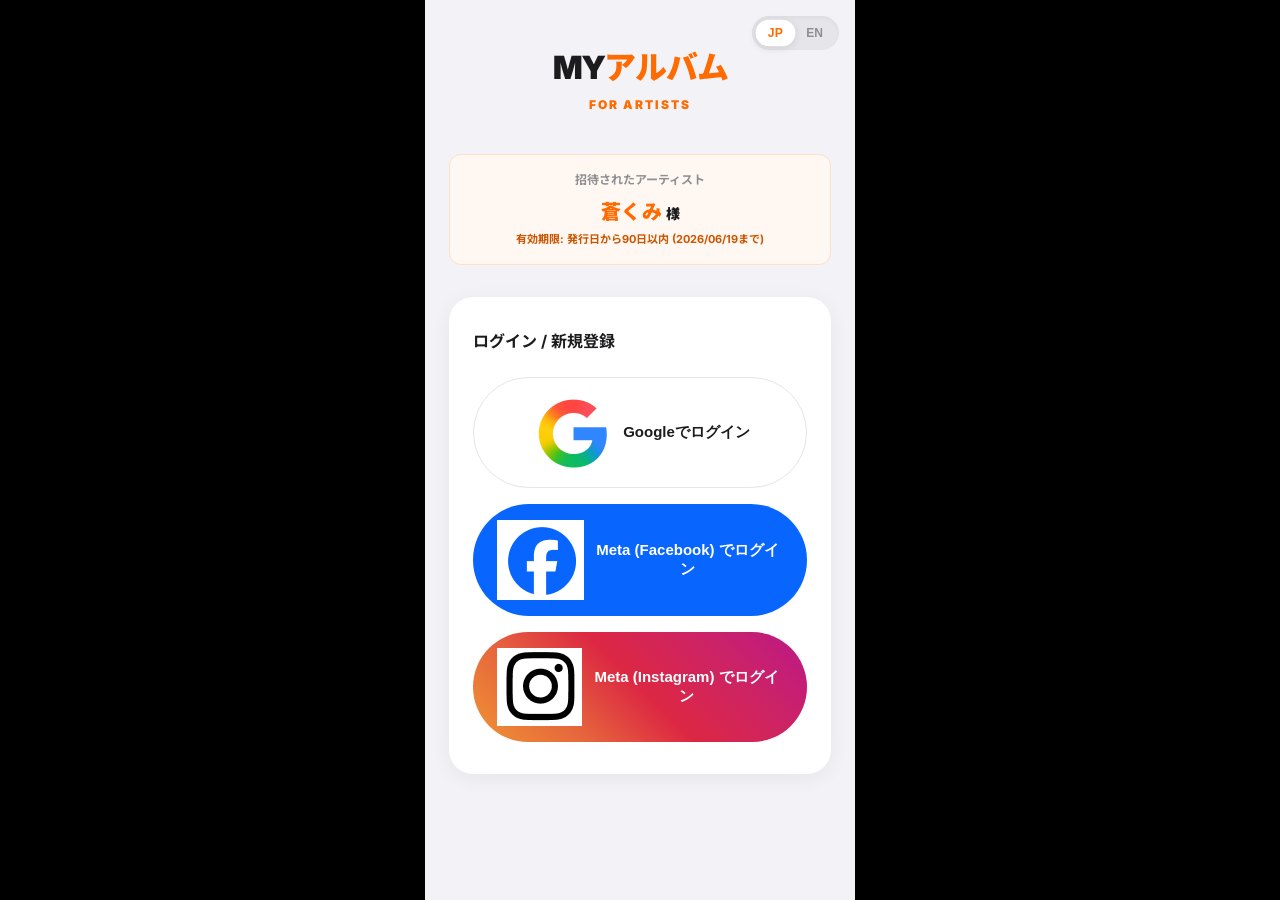
==== commit 725c4816: "0327 0936" ====
--- a/index.html
+++ b/index.html
@@ -34,11 +34,11 @@
     <script src="lang.js"></script>
 </head>
 <body>
-    <div style="position: absolute; top: 16px; right: 16px; display: flex; background: #F2F2F7; border-radius: 20px; padding: 4px; z-index: 1000; box-shadow: 0 2px 10px rgba(0,0,0,0.05);">
-        <button class="lang-btn active" data-lang="ja" style="border: none; background: #FFF; padding: 6px 12px; border-radius: 16px; font-size: 12px; font-weight: 800; cursor: pointer; color: var(--primary-color); box-shadow: 0 2px 8px rgba(0,0,0,0.1); transition: 0.3s;" onclick="setLanguage('ja')">JP</button>
-        <button class="lang-btn" data-lang="en" style="border: none; background: transparent; padding: 6px 12px; border-radius: 16px; font-size: 12px; font-weight: 800; cursor: pointer; color: #8E8E93; transition: 0.3s;" onclick="setLanguage('en')">EN</button>
-    </div>
     <div class="app-container">
+        <div class="lang-switcher">
+            <button class="lang-btn active" data-lang="ja" onclick="setLanguage('ja')">JP</button>
+            <button class="lang-btn" data-lang="en" onclick="setLanguage('en')">EN</button>
+        </div>
         <!-- Step 0: Login Choice -->
         <div id="step-login" class="onboarding-step active p-6">
             <div class="login-hero">
--- a/styles.css
+++ b/styles.css
@@ -277,3 +277,35 @@
 
 /* Grid for Fan Original */
 .fan-grid { display: grid; grid-template-columns: 1fr; gap: 12px; }
+
+/* Language Switcher */
+.lang-switcher {
+  position: absolute;
+  top: 16px;
+  right: 16px;
+  display: flex;
+  background: #E5E5EA; /* 少し濃いめの背景で白ボタンを目立たせる */
+  border-radius: 20px;
+  padding: 4px;
+  z-index: 1000;
+  box-shadow: inset 0 2px 4px rgba(0,0,0,0.04);
+}
+
+.lang-btn {
+  border: none;
+  background: transparent;
+  padding: 6px 12px;
+  border-radius: 16px;
+  font-size: 12px;
+  font-weight: 800;
+  cursor: pointer;
+  color: #8E8E93;
+  transition: all 0.3s cubic-bezier(0.4, 0, 0.2, 1);
+}
+
+.lang-btn.active {
+  background: #FFF;
+  color: var(--primary-color);
+  box-shadow: 0 2px 8px rgba(0,0,0,0.1);
+  transform: scale(1.02);
+}
